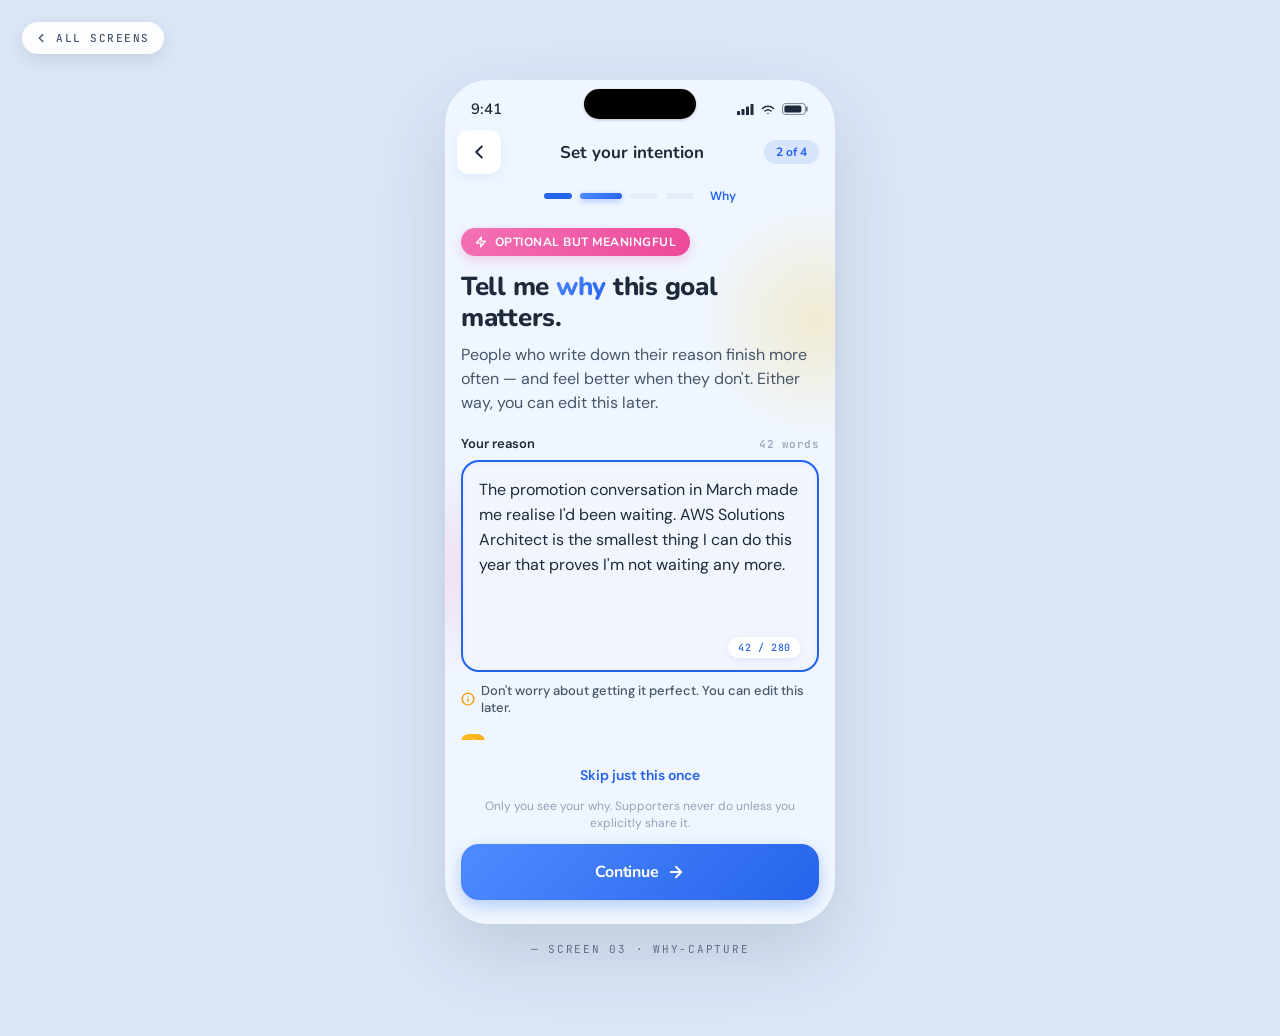
==== screen-03.html @ eac02c6d "Huddel Edu interactive HTML prototype — 10 mobile screens + index" ====
<!DOCTYPE html>
<html lang="en">
<head>
<meta charset="UTF-8">
<meta name="viewport" content="width=device-width, initial-scale=1.0">
<title>Huddel Edu · Set your intention · Screen 03 (mobile)</title>
<link rel="preconnect" href="https://fonts.googleapis.com">
<link rel="preconnect" href="https://fonts.gstatic.com" crossorigin>
<link href="https://fonts.googleapis.com/css2?family=Nunito:wght@600;700;800&family=DM+Sans:wght@400;500;600;700&family=JetBrains+Mono:wght@500&display=swap" rel="stylesheet">
<style>
:root {
    --bg-canvas:      #EFF6FF;
    --bg-card:        rgba(255, 255, 255, 0.92);
    --bg-card-solid:  #FFFFFF;
    --bg-muted:       #F1F5FD;
    --bg-status:      #1E293B;
    --border-soft:    #E4ECFC;
    --text-primary:   #1E293B;
    --text-secondary: #475569;
    --text-tertiary:  #94A3B8;
    --accent-primary: #2563EB;
    --accent-warm:    #F59E0B;
    --accent-pop:     #EC4899;
    --success:        #16A34A;
    --gradient-cta:   linear-gradient(135deg, #4F8BFF 0%, #2563EB 100%);
    --gradient-warm:  linear-gradient(135deg, #FBBF24 0%, #F59E0B 100%);
    --gradient-pop:   linear-gradient(135deg, #F472B6 0%, #EC4899 100%);
    --shadow-clay-card:   0 8px 16px rgba(37, 99, 235, 0.08), 0 24px 48px rgba(37, 99, 235, 0.06);
    --shadow-clay-button: 0 6px 16px rgba(37, 99, 235, 0.28);
    --heading: 'Nunito', system-ui, sans-serif;
    --body:    'DM Sans', system-ui, sans-serif;
    --mono:    'JetBrains Mono', monospace;
    --spring:  cubic-bezier(0.34, 1.56, 0.64, 1);
}
* { margin: 0; padding: 0; box-sizing: border-box; -webkit-font-smoothing: antialiased; }

html, body {
    background: #DBE7F7;
    min-height: 100vh;
    font-family: var(--body);
    display: grid;
    place-items: center;
    padding: 40px 20px;
}

.viewport {
    width: 390px;
    height: 844px;
    background: var(--bg-canvas);
    border-radius: 44px;
    overflow: hidden;
    position: relative;
    font-family: var(--body);
    color: var(--text-primary);
    display: flex;
    flex-direction: column;
    box-shadow: 0 30px 80px rgba(30, 41, 59, 0.15);
}

/* decorative floating blobs (claymorphism mood) */
.viewport::before {
    content: "";
    position: absolute;
    top: 380px;
    left: -80px;
    width: 220px;
    height: 220px;
    background: radial-gradient(circle, rgba(244, 114, 182, 0.18) 0%, transparent 70%);
    border-radius: 50%;
    pointer-events: none;
    z-index: 0;
}
.viewport::after {
    content: "";
    position: absolute;
    top: 120px;
    right: -100px;
    width: 240px;
    height: 240px;
    background: radial-gradient(circle, rgba(251, 191, 36, 0.20) 0%, transparent 70%);
    border-radius: 50%;
    pointer-events: none;
    z-index: 0;
}

/* --- status bar (iPhone 14 Pro · Dynamic Island) --- */
.status-bar {
    position: relative;
    height: 44px;
    background: transparent;
    color: var(--text-primary);
    display: flex;
    justify-content: space-between;
    align-items: center;
    padding: 14px 26px 0;
    font-family: var(--heading);
    font-weight: 600;
    font-size: 15px;
    line-height: 1;
    letter-spacing: -0.01em;
    font-variant-numeric: tabular-nums;
    flex-shrink: 0;
    z-index: 2;
}
.status-bar .dynamic-island {
    position: absolute;
    top: 9px;
    left: 50%;
    transform: translateX(-50%);
    width: 112px;
    height: 30px;
    background: #000;
    border-radius: 999px;
    box-shadow: 0 1px 3px rgba(0, 0, 0, 0.22);
    pointer-events: none;
}
.status-icons { display: flex; gap: 6px; align-items: center; color: var(--text-primary); }
.status-icons svg { display: block; }

/* --- top app bar --- */
.app-bar {
    height: 56px;
    background: transparent;
    display: grid;
    grid-template-columns: 56px 1fr 72px;
    align-items: center;
    flex-shrink: 0;
    z-index: 2;
    padding: 0 8px;
}
.app-bar .back {
    width: 44px;
    height: 44px;
    margin-left: 4px;
    display: grid;
    place-items: center;
    border-radius: 12px;
    color: var(--text-primary);
    background: var(--bg-card-solid);
    box-shadow: 0 4px 12px rgba(37, 99, 235, 0.08);
    cursor: pointer;
}
.app-bar .title {
    text-align: center;
    font-family: var(--heading);
    font-size: 17px;
    font-weight: 700;
    color: var(--text-primary);
}
.app-bar .right-meta {
    text-align: right;
    padding-right: 12px;
    font-family: var(--heading);
    font-size: 12px;
    font-weight: 700;
    color: var(--accent-primary);
    background: rgba(37, 99, 235, 0.12);
    padding: 6px 12px;
    border-radius: 999px;
    margin-right: 8px;
    justify-self: end;
    line-height: 1;
}

/* --- progress dots strip --- */
.progress-dots {
    display: flex;
    justify-content: center;
    align-items: center;
    gap: 8px;
    padding: 8px 0 4px;
    z-index: 2;
}
.progress-dots .dot {
    width: 28px;
    height: 6px;
    border-radius: 999px;
    background: var(--border-soft);
}
.progress-dots .dot.done   { background: var(--accent-primary); }
.progress-dots .dot.active { background: var(--gradient-cta); width: 42px; box-shadow: 0 2px 6px rgba(37, 99, 235, 0.32); }
.progress-dots .label {
    margin-left: 8px;
    font-family: var(--body);
    font-size: 12px;
    font-weight: 600;
    color: var(--accent-primary);
}

/* --- scrollable content --- */
.content {
    flex: 1;
    overflow-y: auto;
    padding: 20px 16px 16px;
    z-index: 1;
    position: relative;
}

.kicker {
    display: inline-flex;
    align-items: center;
    gap: 8px;
    background: var(--gradient-pop);
    color: #fff;
    padding: 6px 14px;
    border-radius: 999px;
    font-family: var(--heading);
    font-weight: 700;
    font-size: 12px;
    letter-spacing: 0.04em;
    text-transform: uppercase;
    margin-bottom: 16px;
    box-shadow: 0 4px 12px rgba(236, 72, 153, 0.24);
}
.kicker svg { stroke: #fff; }

h2.section-title {
    font-family: var(--heading);
    font-size: 26px;
    font-weight: 800;
    line-height: 1.18;
    letter-spacing: -0.01em;
    color: var(--text-primary);
    margin-bottom: 10px;
}
h2.section-title .emph {
    background: var(--gradient-cta);
    background-clip: text;
    -webkit-background-clip: text;
    color: transparent;
}
.subtitle {
    font-family: var(--body);
    font-size: 16px;
    font-weight: 400;
    line-height: 1.5;
    color: var(--text-secondary);
    margin-bottom: 20px;
}

/* --- input field --- */
.field {
    margin-bottom: 18px;
}
.field-label {
    display: flex;
    justify-content: space-between;
    align-items: center;
    font-family: var(--body);
    font-size: 13px;
    font-weight: 600;
    color: var(--text-primary);
    margin-bottom: 8px;
}
.field-label .meta {
    font-family: var(--mono);
    font-weight: 500;
    font-size: 11px;
    color: var(--text-tertiary);
    letter-spacing: 0.04em;
}
.textarea-shell {
    background: var(--bg-muted);
    border: 2px solid var(--accent-primary);
    box-shadow: inset 0 1px 4px rgba(37, 99, 235, 0.08);
    border-radius: 18px;
    padding: 16px 16px 38px;
    min-height: 180px;
    position: relative;
}
.textarea-shell textarea {
    background: transparent;
    border: 0;
    outline: 0;
    width: 100%;
    resize: none;
    font-family: var(--body);
    font-size: 16px;
    line-height: 1.55;
    color: var(--text-primary);
    min-height: 120px;
    font-weight: 400;
}
.textarea-shell .counter {
    position: absolute;
    right: 16px;
    bottom: 12px;
    background: var(--bg-card-solid);
    border-radius: 999px;
    padding: 4px 10px;
    font-family: var(--mono);
    font-size: 10px;
    font-weight: 500;
    color: var(--accent-primary);
    letter-spacing: 0.06em;
    box-shadow: 0 2px 6px rgba(37, 99, 235, 0.10);
}
.field-helper {
    margin-top: 10px;
    font-size: 13px;
    color: var(--text-secondary);
    font-weight: 500;
    display: flex;
    align-items: center;
    gap: 6px;
}
.field-helper svg { color: var(--accent-warm); flex-shrink: 0; }

/* --- prompts row --- */
.prompts {
    margin-bottom: 18px;
}
.prompts .prompts-label {
    font-family: var(--heading);
    font-weight: 700;
    font-size: 13px;
    color: var(--text-primary);
    margin-bottom: 10px;
    display: flex;
    align-items: center;
    gap: 8px;
}
.prompts .prompts-label .icon-wrap {
    width: 24px;
    height: 24px;
    border-radius: 8px;
    background: var(--gradient-warm);
    display: grid;
    place-items: center;
    color: #fff;
}
.prompts .chips {
    display: flex;
    flex-wrap: wrap;
    gap: 8px;
}
.chip {
    background: var(--bg-card-solid);
    border-radius: 999px;
    padding: 10px 14px;
    font-family: var(--body);
    font-size: 13px;
    font-weight: 500;
    color: var(--text-primary);
    cursor: pointer;
    line-height: 1;
    box-shadow: 0 2px 8px rgba(37, 99, 235, 0.06), 0 1px 2px rgba(37, 99, 235, 0.04);
    transition: transform 200ms var(--spring), box-shadow 200ms;
    border: 0;
}
.chip:hover {
    transform: translateY(-2px);
    box-shadow: 0 4px 12px rgba(37, 99, 235, 0.12);
}

/* --- objective tag --- */
.objective-tag {
    display: inline-flex;
    align-items: center;
    gap: 6px;
    background: var(--accent-primary);
    border-radius: 999px;
    padding: 8px 14px;
    font-family: var(--heading);
    font-weight: 700;
    font-size: 12px;
    color: #fff;
    margin-bottom: 16px;
    box-shadow: 0 4px 12px rgba(37, 99, 235, 0.24);
}
.objective-tag .star { color: #FBBF24; }

/* --- bottom action bar --- */
.action-bar {
    padding: 12px 16px 24px;
    background: linear-gradient(to top, var(--bg-canvas) 60%, transparent);
    z-index: 2;
}
.privacy {
    font-size: 12px;
    color: var(--text-tertiary);
    text-align: center;
    margin-bottom: 12px;
    line-height: 1.4;
}
.btn {
    width: 100%;
    height: 56px;
    border-radius: 18px;
    border: 0;
    font-family: var(--heading);
    font-size: 16px;
    font-weight: 700;
    cursor: pointer;
    transition: transform 200ms var(--spring), box-shadow 200ms;
    display: inline-flex;
    align-items: center;
    justify-content: center;
    gap: 8px;
    letter-spacing: -0.005em;
}
.btn.primary {
    background: var(--gradient-cta);
    color: #fff;
    box-shadow: var(--shadow-clay-button);
}
.btn.primary:active { transform: scale(0.95); }
.btn-text {
    width: 100%;
    background: none;
    border: 0;
    color: var(--accent-primary);
    font-family: var(--body);
    font-size: 14px;
    font-weight: 600;
    padding: 14px 0;
    cursor: pointer;
}

/* entrance */
@keyframes fadeUp { from { opacity: 0; transform: translateY(12px); } to { opacity: 1; transform: none; } }
.kicker, h2.section-title, .subtitle, .field, .prompts, .objective-tag { animation: fadeUp 500ms var(--spring) backwards; }
.kicker { animation-delay: 0ms; }
h2.section-title { animation-delay: 70ms; }
.subtitle { animation-delay: 140ms; }
.field { animation-delay: 200ms; }
.prompts { animation-delay: 300ms; }
.objective-tag { animation-delay: 380ms; }
@media (prefers-reduced-motion: reduce) { * { animation-duration: 0.01ms !important; } }

.page-label {
    margin-top: 18px;
    text-align: center;
    font-family: var(--mono);
    font-size: 11px;
    letter-spacing: 0.16em;
    text-transform: uppercase;
    color: #64748B;
}
/* --- floating "back to index" link --- */
.to-index {
    position: fixed;
    top: 22px;
    left: 22px;
    z-index: 100;
    display: inline-flex;
    align-items: center;
    gap: 8px;
    padding: 9px 14px 9px 12px;
    background: rgba(255, 255, 255, 0.92);
    backdrop-filter: blur(8px);
    -webkit-backdrop-filter: blur(8px);
    border-radius: 999px;
    box-shadow: 0 6px 18px rgba(30, 41, 59, 0.12);
    font-family: var(--mono);
    font-size: 11px;
    font-weight: 500;
    letter-spacing: 0.14em;
    text-transform: uppercase;
    color: var(--text-secondary);
    text-decoration: none;
    transition: transform 200ms var(--spring), box-shadow 200ms ease, color 200ms ease;
}
.to-index:hover {
    transform: translateY(-1px);
    color: var(--accent-primary);
    box-shadow: 0 10px 24px rgba(37, 99, 235, 0.18);
}
.to-index:active { transform: translateY(0) scale(0.97); }
.to-index svg { display: block; }

</style>
</head>
<body>

<a class="to-index" href="index.html" aria-label="Back to all screens">
  <svg width="14" height="14" viewBox="0 0 24 24" fill="none" stroke="currentColor" stroke-width="2.4" stroke-linecap="round" stroke-linejoin="round" aria-hidden="true"><polyline points="15 18 9 12 15 6"/></svg>
  <span>All screens</span>
</a>
<div class="viewport">

    <!-- status bar -->
    <div class="status-bar">
      <span class="time">9:41</span>
      <span class="dynamic-island" aria-hidden="true"></span>
      <span class="status-icons">
        <svg width="17" height="11" viewBox="0 0 17 11" fill="currentColor" aria-hidden="true"><rect x="0" y="7" width="3" height="4" rx="0.6"/><rect x="4.5" y="5" width="3" height="6" rx="0.6"/><rect x="9" y="2.5" width="3" height="8.5" rx="0.6"/><rect x="13.5" y="0" width="3" height="11" rx="0.6"/></svg>
        <svg width="16" height="11" viewBox="0 0 16 11" fill="none" stroke="currentColor" stroke-width="1.4" stroke-linecap="round" aria-hidden="true"><path d="M2.5 4.5a8 8 0 0 1 11 0M5 7a4.5 4.5 0 0 1 6 0M8 9.5h.01"/></svg>
        <svg width="27" height="12" viewBox="0 0 27 12" fill="none" aria-hidden="true"><rect x="0.6" y="0.6" width="22.8" height="10.8" rx="2.8" stroke="currentColor" stroke-width="1" stroke-opacity="0.55"/><rect x="24" y="3.6" width="1.8" height="4.8" rx="0.6" fill="currentColor" fill-opacity="0.55"/><rect x="2.4" y="2.4" width="17" height="7.2" rx="1.6" fill="currentColor"/></svg>
      </span>
    </div>

    <!-- top app bar -->
    <header class="app-bar">
        <a href="screen-02.html" class="back" aria-label="Back" style="text-decoration: none;">
            <svg width="22" height="22" viewBox="0 0 24 24" fill="none" stroke="currentColor" stroke-width="2.2" stroke-linecap="round" stroke-linejoin="round"><polyline points="15 18 9 12 15 6"/></svg>
        </a>
        <div class="title">Set your intention</div>
        <div class="right-meta">2 of 4</div>
    </header>

    <!-- progress dots -->
    <div class="progress-dots">
        <span class="dot done"></span>
        <span class="dot active"></span>
        <span class="dot"></span>
        <span class="dot"></span>
        <span class="label">Why</span>
    </div>

    <!-- scrollable content -->
    <div class="content">

        <div class="kicker">
            <svg width="12" height="12" viewBox="0 0 24 24" fill="none" stroke="currentColor" stroke-width="2.5" stroke-linecap="round" stroke-linejoin="round"><polygon points="13 2 3 14 12 14 11 22 21 10 12 10 13 2"/></svg>
            Optional but meaningful
        </div>

        <h2 class="section-title">Tell me <span class="emph">why</span> this goal matters.</h2>
        <p class="subtitle">People who write down their reason finish more often — and feel better when they don't. Either way, you can edit this later.</p>

        <div class="field">
            <div class="field-label">
                <span>Your reason</span>
                <span class="meta">42 words</span>
            </div>
            <div class="textarea-shell">
                <textarea rows="6">The promotion conversation in March made me realise I'd been waiting. AWS Solutions Architect is the smallest thing I can do this year that proves I'm not waiting any more.</textarea>
                <span class="counter">42 / 280</span>
            </div>
            <div class="field-helper">
                <svg width="14" height="14" viewBox="0 0 24 24" fill="none" stroke="currentColor" stroke-width="2.4" stroke-linecap="round" stroke-linejoin="round"><circle cx="12" cy="12" r="10"/><line x1="12" y1="16" x2="12" y2="12"/><line x1="12" y1="8" x2="12.01" y2="8"/></svg>
                Don't worry about getting it perfect. You can edit this later.
            </div>
        </div>

        <div class="prompts">
            <div class="prompts-label">
                <span class="icon-wrap">
                    <svg width="14" height="14" viewBox="0 0 24 24" fill="none" stroke="currentColor" stroke-width="2.5" stroke-linecap="round" stroke-linejoin="round"><circle cx="12" cy="12" r="10"/><path d="M9.09 9a3 3 0 0 1 5.83 1c0 2-3 3-3 3"/><line x1="12" y1="17" x2="12.01" y2="17"/></svg>
                </span>
                Stuck? Try one of these
            </div>
            <div class="chips">
                <button class="chip">What changes if I do this?</button>
                <button class="chip">What happens if I don't?</button>
                <button class="chip">Who am I doing this for?</button>
            </div>
        </div>

        <div class="objective-tag">
            <span class="star">★</span>
            5.1 · Reframe value · O5
        </div>

    </div>

    <!-- bottom action bar -->
    <div class="action-bar">
        <a href="screen-04.html" class="btn-text" style="display: block; text-align: center; text-decoration: none;">Skip just this once</a>
        <div class="privacy">Only you see your why. Supporters never do unless you explicitly share it.</div>
        <a href="screen-04.html" class="btn primary" style="text-decoration: none;">
            Continue
            <svg width="18" height="18" viewBox="0 0 24 24" fill="none" stroke="currentColor" stroke-width="2.4" stroke-linecap="round" stroke-linejoin="round"><line x1="5" y1="12" x2="19" y2="12"/><polyline points="12 5 19 12 12 19"/></svg>
        </a>
    </div>

</div>

<div class="page-label">— Screen 03 · Why-capture</div>

</body>
</html>
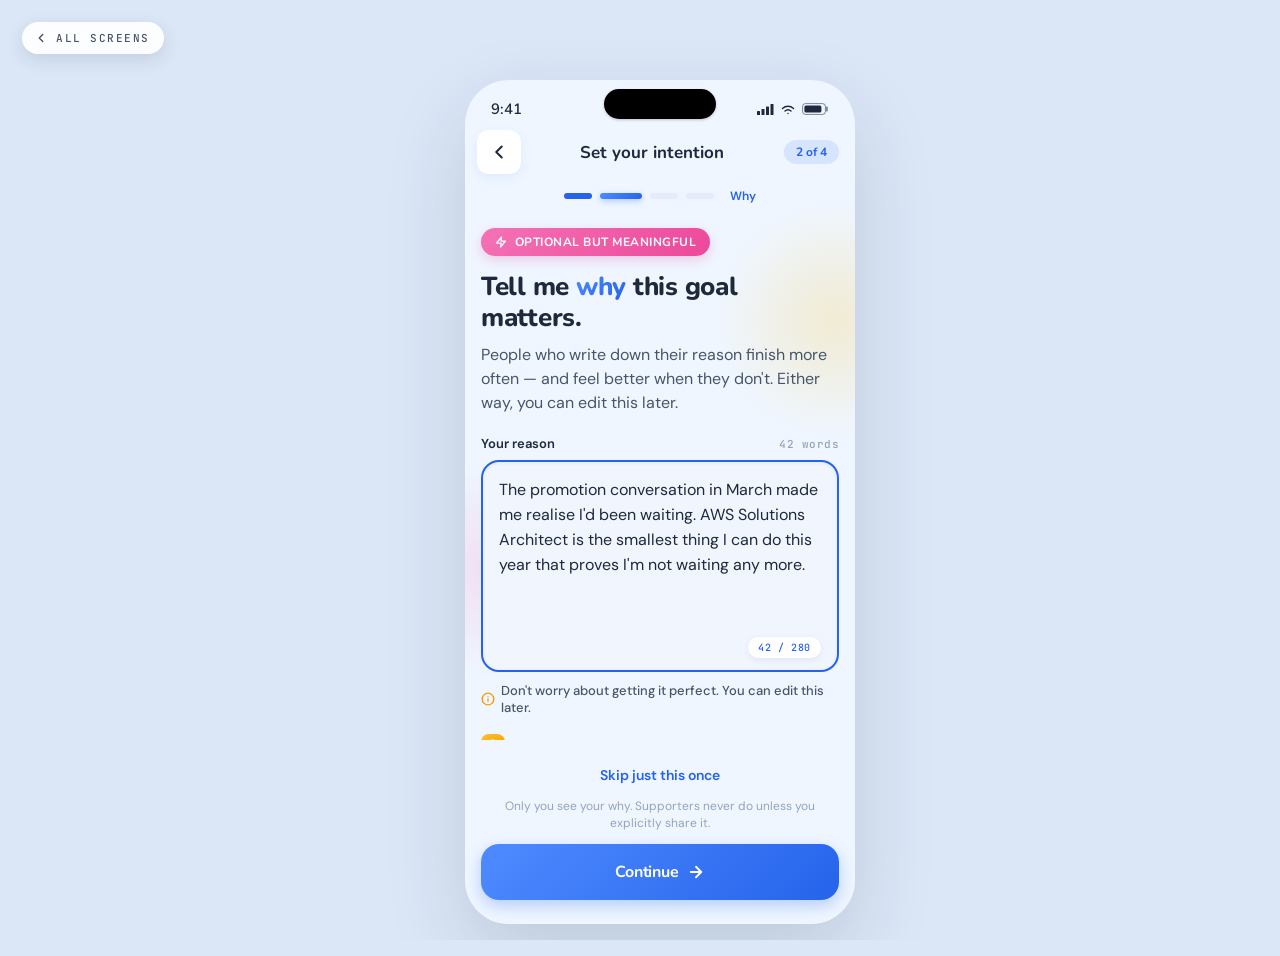
==== commit 68353b71: "Lock page to viewport — no browser scroll on screen pages" ====
--- a/screen-03.html
+++ b/screen-03.html
@@ -36,7 +36,9 @@
 
 html, body {
     background: #DBE7F7;
-    min-height: 100vh;
+    height: 100vh;
+    width: 100vw;
+    overflow: hidden;
     font-family: var(--body);
     display: grid;
     place-items: center;
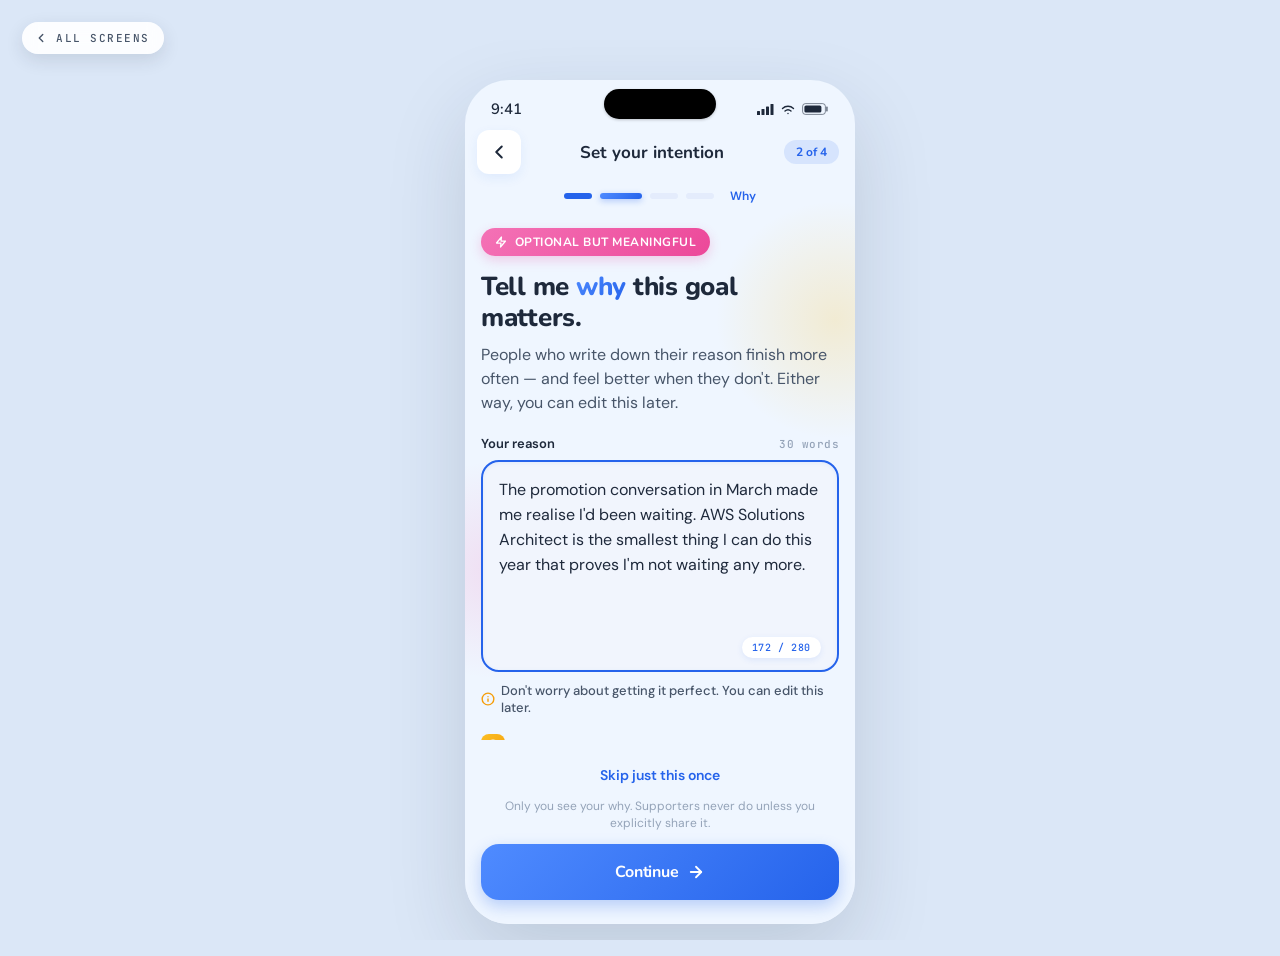
==== commit 55d08e3b: "Address usability findings 1 + 3 from think-aloud test Finding 1 (Screen 03): prompt chips were a fa" ====
--- a/screen-03.html
+++ b/screen-03.html
@@ -339,21 +339,41 @@
 .chip {
     background: var(--bg-card-solid);
     border-radius: 999px;
-    padding: 10px 14px;
+    padding: 12px 16px;
+    min-height: 44px;
+    display: inline-flex;
+    align-items: center;
+    gap: 8px;
     font-family: var(--body);
     font-size: 13px;
     font-weight: 500;
     color: var(--text-primary);
     cursor: pointer;
-    line-height: 1;
+    line-height: 1.2;
     box-shadow: 0 2px 8px rgba(37, 99, 235, 0.06), 0 1px 2px rgba(37, 99, 235, 0.04);
-    transition: transform 200ms var(--spring), box-shadow 200ms;
+    transition: transform 180ms var(--spring), box-shadow 180ms, background 200ms ease, color 200ms ease;
     border: 0;
 }
 .chip:hover {
     transform: translateY(-2px);
     box-shadow: 0 4px 12px rgba(37, 99, 235, 0.12);
 }
+.chip:active {
+    transform: scale(0.96);
+    box-shadow: 0 1px 4px rgba(37, 99, 235, 0.08);
+}
+.chip .check {
+    display: none;
+    flex-shrink: 0;
+}
+.chip.tapped {
+    background: var(--gradient-cta);
+    color: #fff;
+    box-shadow: 0 6px 16px rgba(37, 99, 235, 0.28);
+}
+.chip.tapped .check { display: inline-flex; }
+@keyframes chipPulse { 0% { transform: scale(1); } 30% { transform: scale(1.06); } 100% { transform: scale(1); } }
+.chip.tapped { animation: chipPulse 360ms var(--spring); }
 
 /* --- objective tag --- */
 .objective-tag {
@@ -544,9 +564,18 @@
                 Stuck? Try one of these
             </div>
             <div class="chips">
-                <button class="chip">What changes if I do this?</button>
-                <button class="chip">What happens if I don't?</button>
-                <button class="chip">Who am I doing this for?</button>
+                <button class="chip" data-prompt="What changes if I do this?" type="button">
+                    What changes if I do this?
+                    <svg class="check" width="14" height="14" viewBox="0 0 24 24" fill="none" stroke="currentColor" stroke-width="3" stroke-linecap="round" stroke-linejoin="round" aria-hidden="true"><polyline points="20 6 9 17 4 12"/></svg>
+                </button>
+                <button class="chip" data-prompt="What happens if I don't?" type="button">
+                    What happens if I don't?
+                    <svg class="check" width="14" height="14" viewBox="0 0 24 24" fill="none" stroke="currentColor" stroke-width="3" stroke-linecap="round" stroke-linejoin="round" aria-hidden="true"><polyline points="20 6 9 17 4 12"/></svg>
+                </button>
+                <button class="chip" data-prompt="Who am I doing this for?" type="button">
+                    Who am I doing this for?
+                    <svg class="check" width="14" height="14" viewBox="0 0 24 24" fill="none" stroke="currentColor" stroke-width="3" stroke-linecap="round" stroke-linejoin="round" aria-hidden="true"><polyline points="20 6 9 17 4 12"/></svg>
+                </button>
             </div>
         </div>
 
@@ -571,5 +600,51 @@
 
 <div class="page-label">— Screen 03 · Why-capture</div>
 
+<script>
+    // Finding #1 fix — prompt chips were a false affordance.
+    // Tap inserts the prompt text into the why-textarea, focuses it, places
+    // cursor at the end, and briefly flashes the chip to confirm the action.
+    (function () {
+        var textarea = document.querySelector('.textarea-shell textarea');
+        var counter = document.querySelector('.textarea-shell .counter');
+        var wordsLabel = document.querySelector('.field-label .meta');
+        var chips = document.querySelectorAll('.chip');
+
+        function updateCounters() {
+            if (!textarea) return;
+            var len = textarea.value.length;
+            var words = textarea.value.trim() ? textarea.value.trim().split(/\s+/).length : 0;
+            if (counter) counter.textContent = len + ' / 280';
+            if (wordsLabel) wordsLabel.textContent = words + ' words';
+        }
+
+        chips.forEach(function (chip) {
+            chip.addEventListener('click', function () {
+                if (!textarea) return;
+                var prompt = chip.getAttribute('data-prompt') || chip.textContent.trim();
+                var existing = textarea.value;
+                var sep = existing.trim() ? '\n\n' : '';
+                textarea.value = existing + sep + prompt + '\n';
+                textarea.focus();
+                var end = textarea.value.length;
+                textarea.setSelectionRange(end, end);
+                textarea.scrollTop = textarea.scrollHeight;
+                updateCounters();
+
+                chip.classList.remove('tapped');
+                // re-trigger animation on rapid repeat taps
+                void chip.offsetWidth;
+                chip.classList.add('tapped');
+                setTimeout(function () { chip.classList.remove('tapped'); }, 900);
+            });
+        });
+
+        if (textarea) {
+            textarea.addEventListener('input', updateCounters);
+            updateCounters();
+        }
+    })();
+</script>
+
 </body>
 </html>
